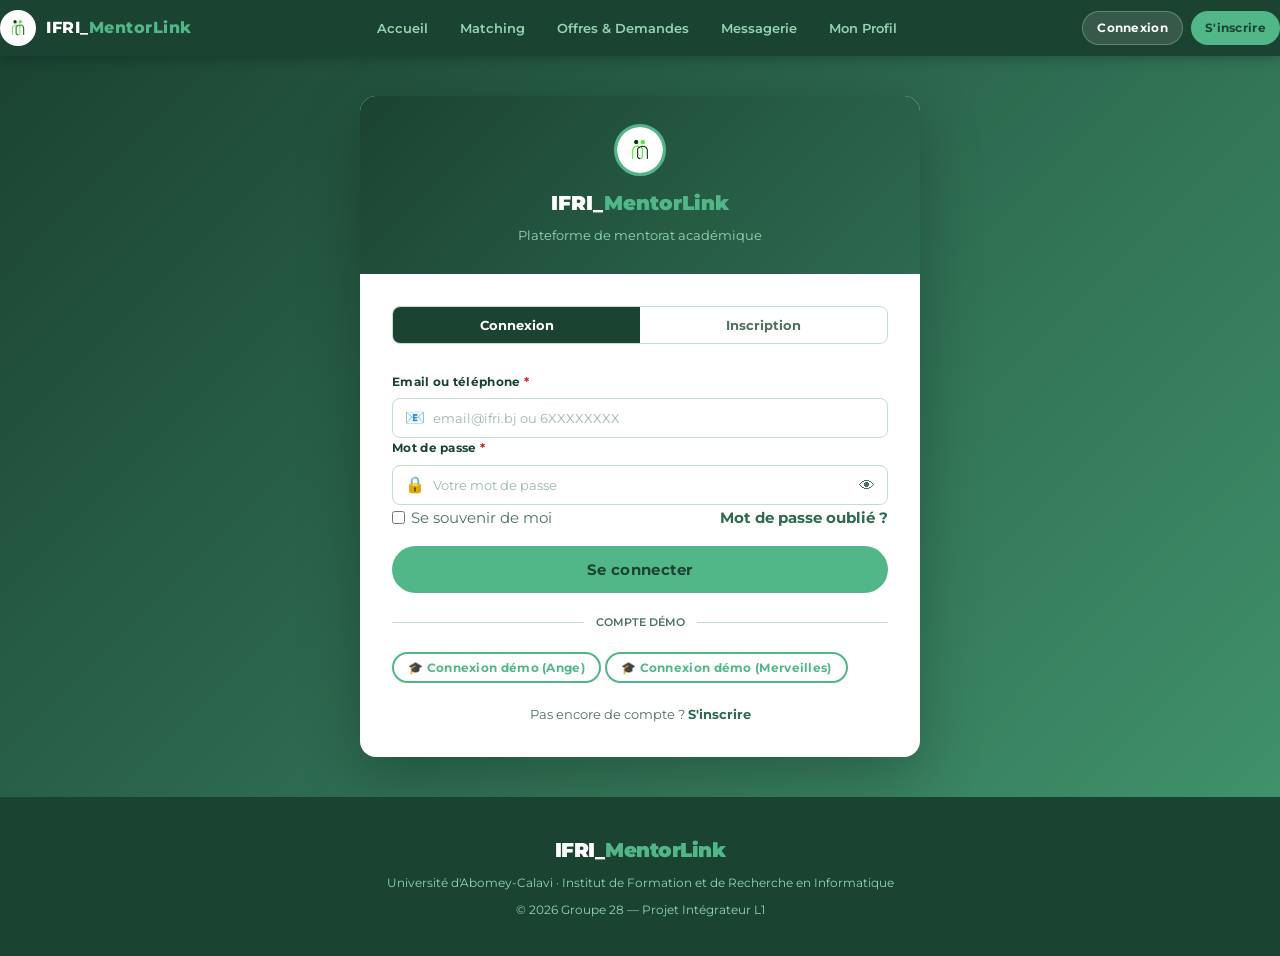
==== frontend/pages/connexion.html @ 290d0c8b "Ajout des fonctionnalités connexion , inscription ,résultats matching ,profil utilisateur" ====
<!DOCTYPE html>
<html lang="fr">

<head>

    <meta charset="UTF-8">
    <meta name="viewport" content="width=device-width, initial-scale=1.0">
    <title>Connexion - IFRI_MentorLink</title>
    <link rel="stylesheet" href="../styles/base/variables.css">
    <link rel="stylesheet" href="../styles/base/reset.css">
    <link rel="stylesheet" href="../styles/components/navbar.css">
    <link rel="stylesheet" href="../styles/components/footer.css">
    <link rel="stylesheet" href="../styles/components/buttons.css">
    <link rel="stylesheet" href="../styles/components/forms.css">
    <link rel="stylesheet" href="../styles/pages/auth.css">


</head>

<body>
    <div id="navbar"></div>

    <div class="auth-page">
        <div class="auth-box">
            <div class="auth-header">
                <div class="auth-logo"><img src="../assets/images/logo.jpg" alt="Logo"></div>
                <h1>IFRI_<span>MentorLink</span></h1>
                <p>Plateforme de mentorat académique</p>
            </div>
            <div class="auth-body">
                <div class="auth-tabs">
                    <button class="auth-tab active" id="tabLogin">Connexion</button>
                    <button class="auth-tab" id="tabReg"
                        onclick="window.location.href='inscription.html'">Inscription</button>
                </div>

                <div id="alertBox" class="alert alert-danger mb-16"></div>

                <form id="loginForm">
                    <div class="form-group">
                        <label class="form-label">Email ou téléphone <span>*</span></label>
                        <div class="input-icon-wrap">
                            <span class="input-icon">📧</span>
                            <input type="text" class="form-control" id="identifier"
                                placeholder="email@ifri.bj ou 6XXXXXXXX" required>
                        </div>
                    </div>
                    <div class="form-group">
                        <label class="form-label">Mot de passe <span>*</span></label>
                        <div class="input-icon-wrap">
                            <span class="input-icon">🔒</span>
                            <input type="password" class="form-control" id="password" placeholder="Votre mot de passe"
                                required>
                            <button type="button" class="password-toggle" id="togglePwd">👁</button>
                        </div>
                    </div>
                    <div class="flex justify-between items-center mb-16">
                        <label class="remember-label">
                            <input type="checkbox" id="remember"> Se souvenir de moi
                        </label>
                        <a href="#" class="forgot-link">Mot de passe oublié ?</a>
                    </div>
                    <button type="submit" class="btn btn-primary btn-block btn-lg" id="loginBtn">
                        Se connecter
                    </button>
                </form>

                <div class="divider">
                    <hr><span>COMPTE DÉMO</span>
                    <hr>
                </div>
                <div class="demo-buttons">
                    <button class="btn btn-secondary btn-sm" onclick="demoLogin('ange@ifri.bj')">🎓 Connexion démo
                        (Ange)</button>
                    <button class="btn btn-secondary btn-sm" onclick="demoLogin('merveilles@ifri.bj')">🎓 Connexion démo
                        (Merveilles)</button>
                </div>

                <div class="auth-footer-link">
                    Pas encore de compte ? <a href="inscription.html">S'inscrire</a>
                </div>
            </div>
        </div>
    </div>

    <div id="footer"></div>
    <script src="../js/app.js"></script>
    <script>
        document.addEventListener('DOMContentLoaded', () => {
            renderNavbar('connexion.html');
            requireGuest();
        });

        document.getElementById('togglePwd').addEventListener('click', function () {
            const inp = document.getElementById('password');
            inp.type = inp.type === 'password' ? 'text' : 'password';
            this.textContent = inp.type === 'password' ? '👁' : '🙈';
        });

        document.getElementById('loginForm').addEventListener('submit', function (e) {
            e.preventDefault();
            login(document.getElementById('identifier').value.trim(),
                document.getElementById('password').value);
        });

        function login(identifier, password) {
            const users = ML.load('ml_users', []);
            const user = users.find(u =>
                (u.email === identifier || u.tel === identifier) && u.password === password
            );
            const alert = document.getElementById('alertBox');
            if (!user) {
                alert.style.display = 'flex';
                alert.textContent = '❌ Identifiant ou mot de passe incorrect.';
                return;
            }
            ML.login(user);
            showToast('Bienvenue ' + user.prenom + ' ! 👋');
            setTimeout(() => window.location.href = 'accueil.html', 800);
        }

        function demoLogin(email) {
            login(email, '1234');
        } 
    </script>
</body>

</html>
---- frontend/styles/base/variables.css ----
@import url('https://fonts.googleapis.com/css2?family=Montserrat:ital,wght@0,300;0,400;0,500;0,600;0,700;0,800;0,900;1,400&display=swap');

/* ── TOKENS ───────────────────────────────────────────────────── */
:root {
  --g1: #1B4332;
  --g2: #2D6A4F;
  --g3: #40916C;
  --g4: #52B788;
  --g5: #95D5B2;
  --g6: #D8F3DC;
  --white: #FFFFFF;
  --off: #F6FBF8;
  --text: #1A2E23;
  --muted: #4E7260;
  --border: #C2DDD1;
  --danger: #DC2626;
  --warn: #D97706;
  --info: #2563EB;
  --font: 'Montserrat', sans-serif;
  --radius: 12px;
  --radius-sm: 8px;
  --shadow: 0 4px 24px rgba(27, 67, 50, .10);
  --shadow-lg: 0 12px 40px rgba(27, 67, 50, .18);
  --transition: .2s ease;
}

/* ── UTILITY ──────────────────────────────────────────────────── */
.mt-4 {
  margin-top: 4px;
}

.mt-8 {
  margin-top: 8px;
}

.mt-12 {
  margin-top: 12px;
}

.mt-16 {
  margin-top: 16px;
}

.mt-24 {
  margin-top: 24px;
}

.mb-8 {
  margin-bottom: 8px;
}

.mb-16 {
  margin-bottom: 16px;
}

.mb-24 {
  margin-bottom: 24px;
}

.flex {
  display: flex;
}

.flex-col {
  flex-direction: column;
}

.items-center {
  align-items: center;
}

.justify-between {
  justify-content: space-between;
}

.gap-8 {
  gap: 8px;
}

.gap-12 {
  gap: 12px;
}

.gap-16 {
  gap: 16px;
}

.text-center {
  text-align: center;
}

.text-muted {
  color: var(--muted);
  font-size: 13px;
}

.fw-700 {
  font-weight: 700;
}

.fw-800 {
  font-weight: 800;
}
---- frontend/styles/components/navbar.css ----
/* ── NAVBAR ───────────────────────────────────────────────────── */
.navbar {
  background: var(--g1);
  padding: 10px 0;
  position: sticky;
  top: 0;
  z-index: 200;
  box-shadow: 0 2px 12px rgba(0, 0, 0, .25);
}

.navbar .container {
  display: flex;
  align-items: center;
  justify-content: space-between;
  gap: 16px;
}

.nav-brand {
  display: flex;
  align-items: center;
  gap: 10px;
  flex-shrink: 0;
}

.nav-logo {
  width: 36px;
  height: 36px;
  border-radius: 50%;
  overflow: hidden;
  background: var(--g4);
}

.nav-logo img {
  width: 100%;
  height: 100%;
  object-fit: cover;
}

.nav-brand-name {
  font-weight: 800;
  font-size: 16px;
  color: var(--white);
  letter-spacing: .5px;
}

.nav-brand-name span {
  color: var(--g4);
}

.nav-links {
  display: flex;
  align-items: center;
  gap: 4px;
}

.nav-links a {
  color: var(--g5);
  font-size: 13px;
  font-weight: 600;
  padding: 6px 14px;
  border-radius: 20px;
  transition: background var(--transition), color var(--transition);
}

.nav-links a:hover,
.nav-links a.active {
  background: var(--g4);
  color: var(--g1);
}

.nav-actions {
  display: flex;
  gap: 8px;
  align-items: center;
}
---- frontend/styles/components/footer.css ----
/* ── FOOTER ───────────────────────────────────────────────────── */
.site-footer {
  background: var(--g1);
  color: var(--g5);
  padding: 36px 0;
  text-align: center;
  margin-top: auto;
}

.footer-logo {
  font-size: 20px;
  font-weight: 900;
  color: var(--white);
  margin-bottom: 6px;
  letter-spacing: -.5px;
}

.footer-logo span {
  color: var(--g4);
}

.site-footer p {
  color: var(--g5);
  font-size: 12px;
  margin: 0;
}
---- frontend/styles/components/buttons.css ----
/* ── BUTTONS ──────────────────────────────────────────────────── */

.btn {
  display: inline-flex;
  align-items: center;
  justify-content: center;
  gap: 8px;
  padding: 10px 22px;
  border-radius: 24px;
  border: none;
  cursor: pointer;
  font-family: var(--font);
  font-size: 13px;
  font-weight: 700;
  transition: all var(--transition);
  letter-spacing: .3px;
  white-space: nowrap;
}

.btn-primary {
  background: var(--g4);
  color: var(--g1);
}

.btn-primary:hover {
  background: var(--g3);
  color: var(--white);
  transform: translateY(-1px);
  box-shadow: var(--shadow);
}

.btn-secondary {
  background: transparent;
  color: var(--g4);
  border: 2px solid var(--g4);
}

.btn-secondary:hover {
  background: var(--g4);
  color: var(--g1);
}

.btn-dark {
  background: var(--g1);
  color: var(--white);
}

.btn-dark:hover {
  background: var(--g2);
}

.btn-sm {
  padding: 6px 14px;
  font-size: 12px;
}

.btn-lg {
  padding: 14px 32px;
  font-size: 15px;
}

.btn-block {
  width: 100%;
}

.btn-danger {
  background: var(--danger);
  color: var(--white);
}

.btn-ghost {
  background: rgba(255, 255, 255, .12);
  color: var(--white);
  border: 1px solid rgba(255, 255, 255, .25);
}

.btn-ghost:hover {
  background: rgba(255, 255, 255, .22);
}

.btn:disabled {
  opacity: .5;
  cursor: not-allowed;
  pointer-events: none;
}
---- frontend/styles/components/forms.css ----
* ── FORM ELEMENTS ────────────────────────────────────────────── */ .form-group {
  margin-bottom: 18px;
}

.form-label {
  display: block;
  font-size: 12px;
  font-weight: 700;
  color: var(--g1);
  margin-bottom: 6px;
  letter-spacing: .3px;
}

.form-label span {
  color: var(--danger);
}

.form-control {
  width: 100%;
  padding: 11px 14px;
  border: 1.5px solid var(--border);
  border-radius: var(--radius-sm);
  font-family: var(--font);
  font-size: 13px;
  color: var(--text);
  background: var(--white);
  outline: none;
  transition: border-color var(--transition), box-shadow var(--transition);
}

.form-control:focus {
  border-color: var(--g4);
  box-shadow: 0 0 0 3px rgba(82, 183, 136, .18);
}

.form-control::placeholder {
  color: #9AB8AC;
}

.form-hint {
  font-size: 11px;
  color: var(--muted);
  margin-top: 4px;
}

.form-error {
  font-size: 11px;
  color: var(--danger);
  margin-top: 4px;
  display: none;
}

.form-control.error {
  border-color: var(--danger);
}

.form-control.error+.form-error {
  display: block;
}

textarea.form-control {
  resize: vertical;
  min-height: 90px;
}

select.form-control {
  appearance: none;
  background-image: url("data:image/svg+xml,%3Csvg xmlns='http://www.w3.org/2000/svg' width='12' height='8' viewBox='0 0 12 8'%3E%3Cpath d='M1 1l5 5 5-5' stroke='%234E7260' stroke-width='1.5' fill='none' stroke-linecap='round'/%3E%3C/svg%3E");
  background-repeat: no-repeat;
  background-position: right 14px center;
  padding-right: 36px;
}

/* Input with icon */
.input-icon-wrap {
  position: relative;
}

.input-icon-wrap .form-control {
  padding-left: 40px;
}

.input-icon-wrap .input-icon {
  position: absolute;
  left: 13px;
  top: 50%;
  transform: translateY(-50%);
  color: var(--muted);
  font-size: 16px;
  pointer-events: none;
}
---- frontend/styles/pages/auth.css ----
body {
     display: flex;
     flex-direction: column;
     min-height: 100vh;
 }

 .auth-page {
     flex: 1;
     display: flex;
     align-items: flex-start;
     justify-content: center;
     padding: 40px 16px;
     background: linear-gradient(135deg, var(--g1) 0%, var(--g2) 50%, var(--g3) 100%);
 }

 .auth-box {
     background: var(--white);
     border-radius: 16px;
     box-shadow: 0 20px 60px rgba(0, 0, 0, .25);
     width: 100%;
     max-width: 560px;
     overflow: hidden;
 }

 .auth-header {
     background: linear-gradient(135deg, var(--g1), var(--g2));
     padding: 28px 32px;
     text-align: center;
 }

 .auth-logo {
     width: 52px;
     height: 52px;
     border-radius: 50%;
     overflow: hidden;
     margin: 0 auto 10px;
     border: 3px solid var(--g4);
 }

 .auth-logo img {
     width: 100%;
     height: 100%;
     object-fit: cover;
 }

 .auth-header h1 {
     font-size: 20px;
     font-weight: 900;
     color: var(--white);
 }

 .auth-header h1 span {
     color: var(--g4);
 }

 .auth-header p {
     font-size: 13px;
     color: var(--g5);
     margin-top: 4px;
 }

 .auth-body {
     padding: 32px;
 }

 .auth-tabs {
     display: flex;
     gap: 0;
     margin-bottom: 28px;
     border: 1.5px solid var(--border);
     border-radius: 8px;
     overflow: hidden;
 }

 .auth-tab {
     flex: 1;
     padding: 10px;
     text-align: center;
     font-size: 13px;
     font-weight: 700;
     color: var(--muted);
     cursor: pointer;
     background: none;
     border: none;
     transition: background .2s, color .2s;
 }

 .auth-tab.active {
     background: var(--g1);
     color: var(--white);
 }

 .auth-footer-link {
     text-align: center;
     margin-top: 20px;
     font-size: 13px;
     color: var(--muted);
 }

 .auth-footer-link a {
     color: var(--g2);
     font-weight: 700;
 }

 .divider {
     display: flex;
     align-items: center;
     gap: 12px;
     margin: 20px 0;
 }

 .divider hr {
     flex: 1;
     border: none;
     border-top: 1px solid var(--border);
 }

 .divider span {
     font-size: 11px;
     color: var(--muted);
     font-weight: 600;
 }

 .password-toggle {
     position: absolute;
     right: 13px;
     top: 50%;
     transform: translateY(-50%);
     background: none;
     border: none;
     cursor: pointer;
     color: var(--muted);
     font-size: 16px;
 }

 .form-row {
     display: grid;
     grid-template-columns: 1fr 1fr;
     gap: 14px;
 }

 .step-indicator {
     display: flex;
     gap: 8px;
     margin-bottom: 28px;
     align-items: center;
     justify-content: center;
 }

 .step-dot {
     width: 32px;
     height: 32px;
     border-radius: 50%;
     border: 2px solid var(--border);
     display: flex;
     align-items: center;
     justify-content: center;
     font-size: 12px;
     font-weight: 800;
     color: var(--muted);
     transition: .2s;
 }

 .step-dot.active {
     background: var(--g4);
     color: var(--g1);
     border-color: var(--g4);
 }

 .step-dot.done {
     background: var(--g2);
     color: var(--white);
     border-color: var(--g2);
 }

 .step-line {
     flex: 1;
     height: 2px;
     background: var(--border);
     border-radius: 2px;
 }

 .step-line.done {
     background: var(--g4);
 }

 .remember-label {
     display: flex;
     align-items: center;
     gap: 6px;
     cursor: pointer;
     color: var(--muted);

 }

 .forgot-link {
     color: var(--g2);
     font-weight: 700;
 }

 .form-step {
     display: none;
 }

 .form-step.active {
     display: block;
 }

 .competences-grid {
     display: grid;
     grid-template-columns: repeat(auto-fill, minmax(130px, 1fr));
     gap: 8px;
 }

 .competence-chip {
     padding: 7px 10px;
     border-radius: 8px;
     border: 1.5px solid var(--border);
     font-size: 12px;
     font-weight: 600;
     color: var(--muted);
     cursor: pointer;
     text-align: center;
     transition: .15s;
     user-select: none;
 }

 .competence-chip.selected {
     background: var(--g4);
     color: var(--g1);
     border-color: var(--g4);
 }

 .competence-chip.lacune.selected {
     background: #FEE2E2;
     color: var(--danger);
     border-color: #FECACA;
 }

 .auth-footer-link {
     text-align: center;
     margin-top: 20px;
     font-size: 13px;
     color: var(--muted);
 }

 .auth-footer-link a {
     color: var(--g2);
     font-weight: 700;
 }

 @media(max-width:480px) {
     .form-row {
         grid-template-columns: 1fr;
     }
 }
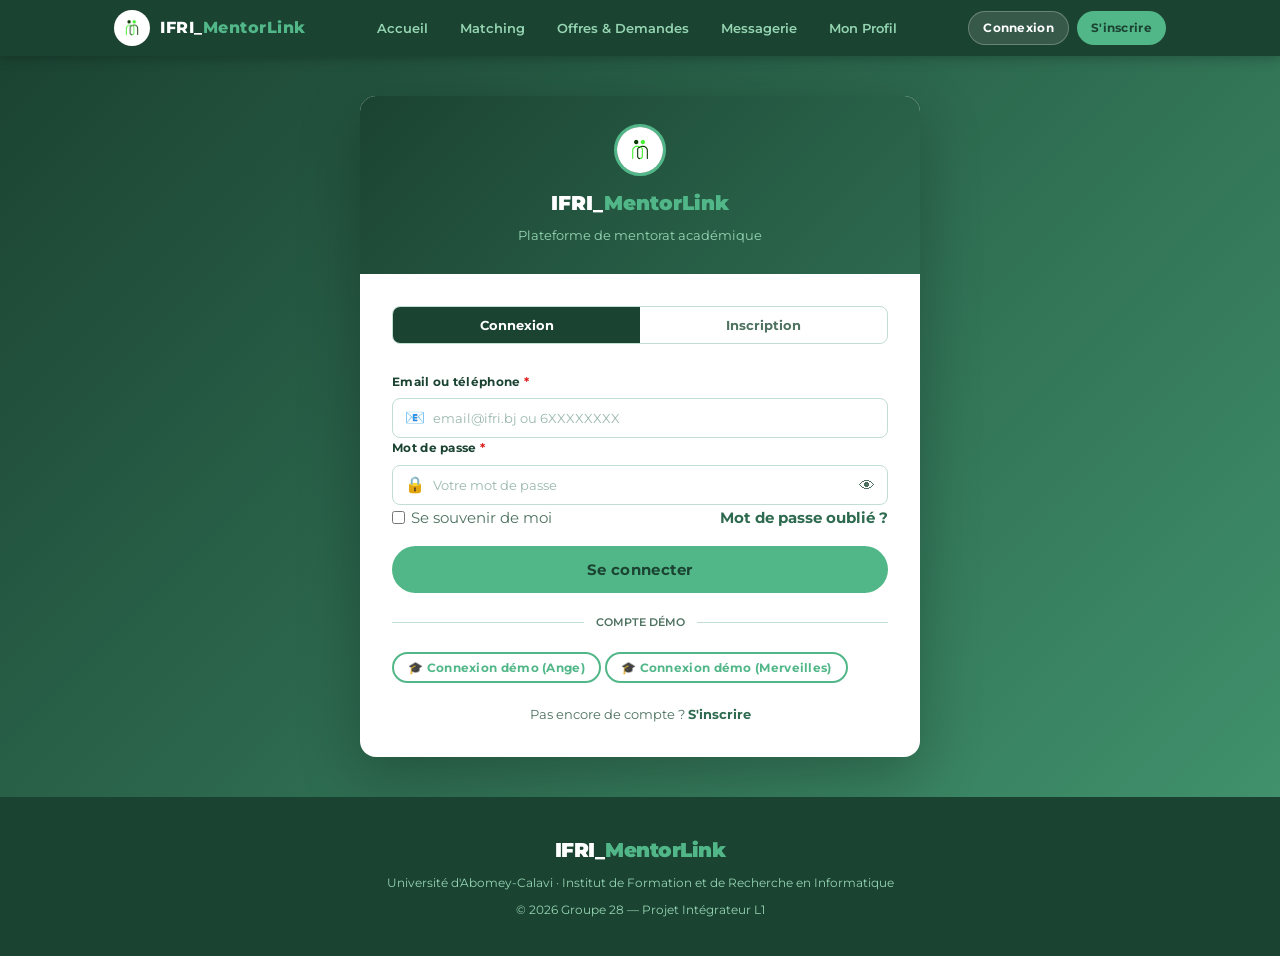
==== commit 42886589: "Ajout de la réinitialisation du mot de passe lors de la connexion" ====
--- a/frontend/pages/connexion.html
+++ b/frontend/pages/connexion.html
@@ -12,6 +12,7 @@
     <link rel="stylesheet" href="../styles/components/footer.css">
     <link rel="stylesheet" href="../styles/components/buttons.css">
     <link rel="stylesheet" href="../styles/components/forms.css">
+    <link rel="stylesheet" href="../styles/components/modals.css">
     <link rel="stylesheet" href="../styles/pages/auth.css">
 
 
@@ -58,7 +59,7 @@
                         <label class="remember-label">
                             <input type="checkbox" id="remember"> Se souvenir de moi
                         </label>
-                        <a href="#" class="forgot-link">Mot de passe oublié ?</a>
+                        <a href="#" class="forgot-link" id="forgotLink">Mot de passe oublié ?</a>
                     </div>
                     <button type="submit" class="btn btn-primary btn-block btn-lg" id="loginBtn">
                         Se connecter
@@ -78,6 +79,69 @@
 
                 <div class="auth-footer-link">
                     Pas encore de compte ? <a href="inscription.html">S'inscrire</a>
+                </div>
+            </div>
+        </div>
+    </div>
+
+    <!-- ── MODALE : MOT DE PASSE OUBLIÉ ──────────────────────── -->
+    <div class="modal-overlay" id="modalForgot">
+        <div class="modal">
+            <div class="modal-header">
+                <span class="modal-title">🔑 Mot de passe oublié</span>
+                <button class="modal-close" onclick="closeModal('modalForgot')">✕</button>
+            </div>
+
+            <!-- Étape 1 : saisie de l'email -->
+            <div id="stepEmail" class="modal-body">
+                <p style="font-size:13px;color:var(--muted);margin-bottom:20px;">
+                    Entrez votre adresse email. Un code de réinitialisation vous sera fourni.
+                </p>
+                <div id="forgotAlert" class="alert alert-danger mb-16" style="display:none;"></div>
+                <div class="form-group">
+                    <label class="form-label">Email <span>*</span></label>
+                    <div class="input-icon-wrap">
+                        <span class="input-icon">📧</span>
+                        <input type="email" class="form-control" id="forgotEmail"
+                            placeholder="votre@email.bj">
+                    </div>
+                </div>
+                <div class="modal-footer" style="border:none;padding:16px 0 0;">
+                    <button class="btn btn-secondary btn-sm" onclick="closeModal('modalForgot')">Annuler</button>
+                    <button class="btn btn-primary btn-sm" id="btnSendReset" onclick="sendResetRequest()">
+                        Envoyer le code
+                    </button>
+                </div>
+            </div>
+
+            <!-- Étape 2 : saisie du token + nouveau mot de passe -->
+            <div id="stepReset" class="modal-body" style="display:none;">
+                <p style="font-size:13px;color:var(--muted);margin-bottom:20px;">
+                    Un code a été généré. Entrez-le ci-dessous avec votre nouveau mot de passe.
+                </p>
+                <div id="resetAlert" class="alert alert-danger mb-16" style="display:none;"></div>
+                <div class="form-group">
+                    <label class="form-label">Code de réinitialisation <span>*</span></label>
+                    <div class="input-icon-wrap">
+                        <span class="input-icon">🔐</span>
+                        <input type="text" class="form-control" id="resetToken"
+                            placeholder="Collez le code reçu">
+                    </div>
+                </div>
+                <div class="form-group">
+                    <label class="form-label">Nouveau mot de passe <span>*</span></label>
+                    <div class="input-icon-wrap">
+                        <span class="input-icon">🔒</span>
+                        <input type="password" class="form-control" id="newPassword"
+                            placeholder="Nouveau mot de passe">
+                        <button type="button" class="password-toggle" id="toggleNewPwd">👁</button>
+                    </div>
+                </div>
+                <div class="modal-footer" style="border:none;padding:16px 0 0;">
+                    <button class="btn btn-secondary btn-sm" onclick="goBackToEmail()">← Retour</button>
+                    <button class="btn btn-primary btn-sm" onclick="confirmReset()">
+                        Réinitialiser
+                    </button>
                 </div>
             </div>
         </div>
@@ -121,7 +185,129 @@
 
         function demoLogin(email) {
             login(email, '1234');
-        } 
+        }
+
+        /* ── MOT DE PASSE OUBLIÉ ──────────────────────────────── */
+
+        // Ouvrir la modale depuis le lien
+        document.getElementById('forgotLink').addEventListener('click', function (e) {
+            e.preventDefault();
+            resetForgotModal();
+            openModal('modalForgot');
+        });
+
+        // Afficher/masquer le nouveau mot de passe
+        document.getElementById('toggleNewPwd').addEventListener('click', function () {
+            const inp = document.getElementById('newPassword');
+            inp.type = inp.type === 'password' ? 'text' : 'password';
+            this.textContent = inp.type === 'password' ? '👁' : '🙈';
+        });
+
+        // Réinitialiser l'état de la modale à l'ouverture
+        function resetForgotModal() {
+            document.getElementById('stepEmail').style.display = 'block';
+            document.getElementById('stepReset').style.display = 'none';
+            document.getElementById('forgotEmail').value = '';
+            document.getElementById('resetToken').value = '';
+            document.getElementById('newPassword').value = '';
+            hideForgotAlert();
+            hideResetAlert();
+        }
+
+        // Retour à l'étape email depuis l'étape token
+        function goBackToEmail() {
+            document.getElementById('stepEmail').style.display = 'block';
+            document.getElementById('stepReset').style.display = 'none';
+            hideResetAlert();
+        }
+
+        // Afficher/masquer les alertes
+        function showForgotAlert(msg) {
+            const el = document.getElementById('forgotAlert');
+            el.textContent = '❌ ' + msg;
+            el.style.display = 'flex';
+        }
+        function hideForgotAlert() {
+            document.getElementById('forgotAlert').style.display = 'none';
+        }
+        function showResetAlert(msg) {
+            const el = document.getElementById('resetAlert');
+            el.textContent = '❌ ' + msg;
+            el.style.display = 'flex';
+        }
+        function hideResetAlert() {
+            document.getElementById('resetAlert').style.display = 'none';
+        }
+
+        // ÉTAPE 1 — Demande de réinitialisation
+        function sendResetRequest() {
+            const email = document.getElementById('forgotEmail').value.trim();
+            if (!email) { showForgotAlert('Veuillez entrer votre email.'); return; }
+
+            const btn = document.getElementById('btnSendReset');
+            btn.disabled = true;
+            btn.textContent = 'Envoi…';
+            hideForgotAlert();
+
+            // Appel à l'API backend
+            fetch('http://localhost:8000/api/auth/reset-password/request/', {
+                method: 'POST',
+                headers: { 'Content-Type': 'application/json' },
+                body: JSON.stringify({ email })
+            })
+            .then(r => r.json().then(data => ({ ok: r.ok, data })))
+            .then(({ ok, data }) => {
+                if (!ok) {
+                    showForgotAlert(data.error || 'Email introuvable.');
+                    return;
+                }
+                // En dev : le token est renvoyé dans la réponse pour faciliter les tests
+                if (data.token) {
+                    document.getElementById('resetToken').value = data.token;
+                    showToast('✅ Code récupéré automatiquement (mode dev)', 'info');
+                } else {
+                    showToast('✅ Code envoyé à votre adresse email.', 'success');
+                }
+                // Passer à l'étape 2
+                document.getElementById('stepEmail').style.display = 'none';
+                document.getElementById('stepReset').style.display = 'block';
+            })
+            .catch(() => {
+                showForgotAlert('Erreur réseau. Vérifiez que le serveur est lancé.');
+            })
+            .finally(() => {
+                btn.disabled = false;
+                btn.textContent = 'Envoyer le code';
+            });
+        }
+
+        // ÉTAPE 2 — Confirmation du nouveau mot de passe
+        function confirmReset() {
+            const token = document.getElementById('resetToken').value.trim();
+            const password = document.getElementById('newPassword').value;
+            if (!token) { showResetAlert('Veuillez entrer le code de réinitialisation.'); return; }
+            if (!password || password.length < 4) { showResetAlert('Le mot de passe doit comporter au moins 4 caractères.'); return; }
+
+            hideResetAlert();
+
+            fetch('http://localhost:8000/api/auth/reset-password/confirm/', {
+                method: 'POST',
+                headers: { 'Content-Type': 'application/json' },
+                body: JSON.stringify({ token, password })
+            })
+            .then(r => r.json().then(data => ({ ok: r.ok, data })))
+            .then(({ ok, data }) => {
+                if (!ok) {
+                    showResetAlert(data.error || 'Token invalide ou expiré.');
+                    return;
+                }
+                closeModal('modalForgot');
+                showToast('✅ Mot de passe réinitialisé avec succès ! Vous pouvez vous connecter.', 'success');
+            })
+            .catch(() => {
+                showResetAlert('Erreur réseau. Vérifiez que le serveur est lancé.');
+            });
+        }
     </script>
 </body>
 
--- a/frontend/styles/components/modals.css
+++ b/frontend/styles/components/modals.css
@@ -0,0 +1,62 @@
+/* ── MODAL ────────────────────────────────────────────────────── */
+.modal-overlay {
+  display: none;
+  position: fixed;
+  inset: 0;
+  z-index: 500;
+  background: rgba(0, 0, 0, .45);
+  align-items: center;
+  justify-content: center;
+  padding: 16px;
+}
+
+.modal-overlay.open {
+  display: flex;
+}
+
+.modal {
+  background: var(--white);
+  border-radius: var(--radius);
+  box-shadow: var(--shadow-lg);
+  width: 100%;
+  max-width: 520px;
+  max-height: 90vh;
+  overflow-y: auto;
+  animation: fadeInUp .25s ease;
+}
+
+.modal-header {
+  padding: 20px 24px 16px;
+  border-bottom: 1px solid var(--border);
+  display: flex;
+  align-items: center;
+  justify-content: space-between;
+}
+
+.modal-title {
+  font-size: 17px;
+  font-weight: 800;
+  color: var(--g1);
+}
+
+.modal-close {
+  background: none;
+  border: none;
+  font-size: 20px;
+  cursor: pointer;
+  color: var(--muted);
+  line-height: 1;
+  padding: 4px;
+}
+
+.modal-body {
+  padding: 24px;
+}
+
+.modal-footer {
+  padding: 16px 24px;
+  border-top: 1px solid var(--border);
+  display: flex;
+  justify-content: flex-end;
+  gap: 10px;
+}
